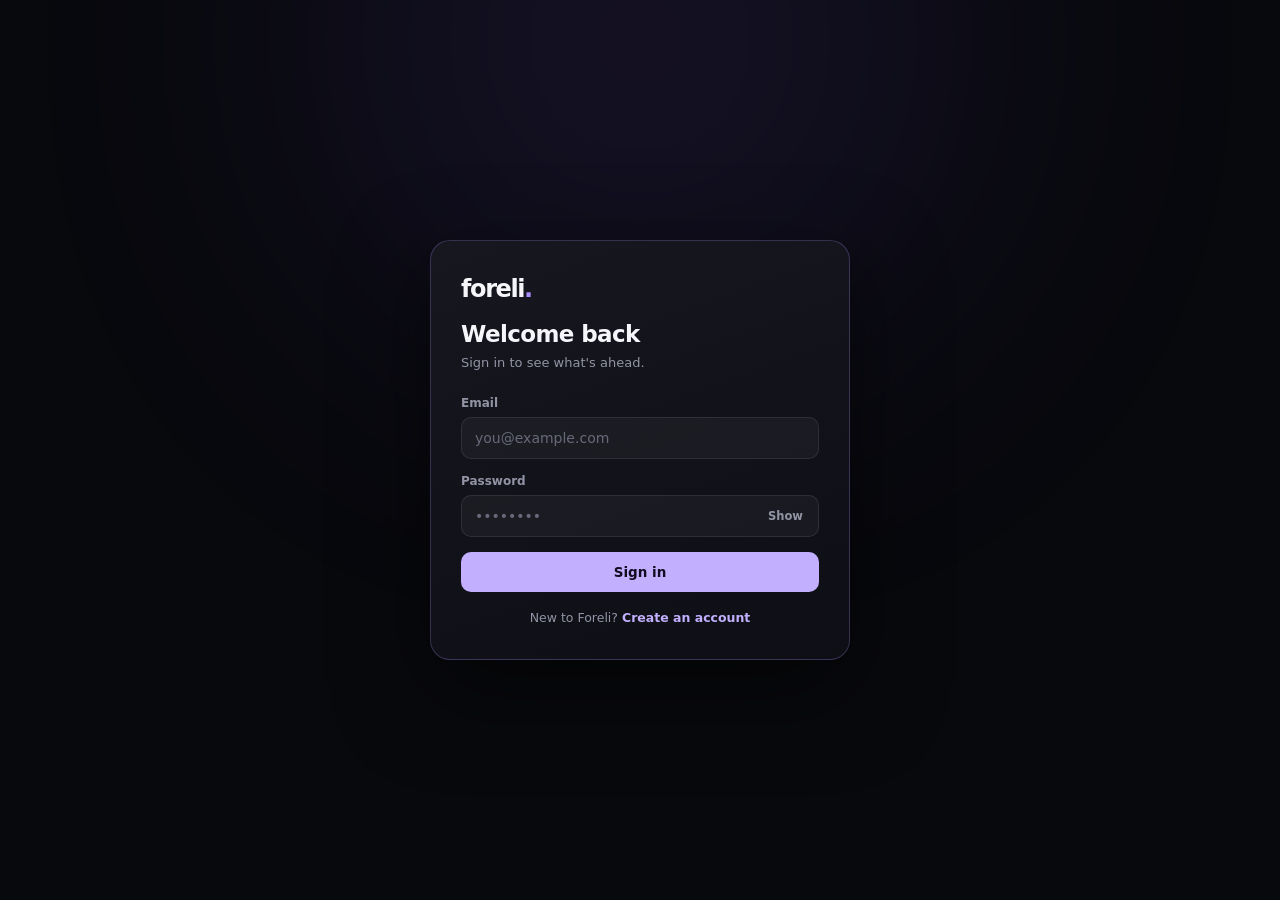
==== login.html @ f7635e95 "Initial commit: Foreli — dashboard, prediction engine, analytics, server-side auth, Vercel config" ====
<!DOCTYPE html>
<html lang="en">
<head>
  <meta charset="UTF-8">
  <meta name="viewport" content="width=device-width, initial-scale=1.0">
  <meta name="theme-color" content="#08090d">
  <title>Sign in — Foreli</title>
  <meta name="description" content="Sign in to Foreli to see what's ahead.">
  <link rel="stylesheet" href="assets/css/auth.css">
</head>
<body class="auth-page">
  <div class="auth-glow"></div>
  <main class="auth-card">
    <a class="auth-brand" href="index.html">foreli<span>.</span></a>
    <h1 class="auth-title">Welcome back</h1>
    <p class="auth-sub">Sign in to see what's ahead.</p>

    <form data-auth-mode="login" novalidate>
      <div class="auth-error" id="authError" role="alert" hidden></div>

      <div class="field">
        <label for="login-email">Email</label>
        <input id="login-email" type="email" name="email" autocomplete="email"
               placeholder="you@example.com" required>
      </div>

      <div class="field">
        <label for="login-password">Password</label>
        <span class="password-wrap">
          <input id="login-password" type="password" name="password"
                 autocomplete="current-password" placeholder="••••••••" required>
          <button type="button" class="toggle-pw" data-toggle-password
                  aria-label="Show password">Show</button>
        </span>
      </div>

      <div class="auth-actions">
        <button type="submit" class="btn btn-primary">Sign in</button>
      </div>
    </form>

    <p class="auth-switch">New to Foreli? <a href="register.html">Create an account</a></p>
  </main>

  <script src="assets/js/config.js"></script>
  <script src="assets/js/auth.js"></script>
</body>
</html>
---- assets/css/auth.css ----
/* Foreli auth pages + account UI (dark-purple, consistent with dashboard). */
:root {
  --bg: #08090d;
  --panel: #101117;
  --panel-2: #13141c;
  --text: #f5f5fa;
  --muted: #9294a5;
  --muted-2: #676979;
  --purple: #a78bfa;
  --purple-strong: #c2b0ff;
  --green: #5ee0a0;
  --red: #ff7b8a;
  --border: rgba(255, 255, 255, .09);
  --border-soft: rgba(255, 255, 255, .055);
  --radius: 16px;
  --radius-sm: 10px;
}

* { box-sizing: border-box; }

body.auth-page {
  margin: 0;
  min-height: 100vh;
  display: grid;
  place-items: center;
  padding: 24px;
  background: var(--bg);
  color: var(--text);
  font-family: Inter, ui-sans-serif, system-ui, -apple-system, "Segoe UI", sans-serif;
  -webkit-font-smoothing: antialiased;
}
.auth-glow {
  position: fixed;
  width: 600px;
  height: 600px;
  top: -260px;
  left: 50%;
  transform: translateX(-50%);
  background: #7852dc;
  opacity: .14;
  filter: blur(150px);
  border-radius: 50%;
  pointer-events: none;
}
.auth-card {
  position: relative;
  width: min(420px, 100%);
  background: linear-gradient(160deg, #16171f, #0e0f15);
  border: 1px solid rgba(167, 139, 250, .25);
  border-radius: 20px;
  padding: 34px 30px;
  box-shadow: 0 30px 90px rgba(0, 0, 0, .55);
}
.auth-brand {
  display: inline-block;
  font-size: 24px;
  font-weight: 750;
  letter-spacing: -1.4px;
  color: var(--text);
  text-decoration: none;
}
.auth-brand span { color: var(--purple); }
.auth-title { font-size: 23px; letter-spacing: -.6px; margin: 18px 0 6px; }
.auth-sub { color: var(--muted); font-size: 13px; margin: 0 0 22px; line-height: 1.6; }
.auth-error {
  background: rgba(255, 123, 138, .1);
  border: 1px solid rgba(255, 123, 138, .4);
  color: #ffb3bc;
  border-radius: 10px;
  padding: 10px 13px;
  font-size: 12.5px;
  margin-bottom: 14px;
  line-height: 1.5;
}

.field { display: flex; flex-direction: column; gap: 7px; margin-bottom: 15px; }
.field label { font-size: 12px; color: var(--muted); font-weight: 550; }
.field input {
  width: 100%;
  background: rgba(255, 255, 255, .04);
  border: 1px solid var(--border);
  border-radius: var(--radius-sm);
  padding: 12px 13px;
  font: inherit;
  font-size: 14px;
  color: var(--text);
  outline: none;
  transition: border-color .15s, background .15s;
}
.field input:focus {
  border-color: rgba(167, 139, 250, .55);
  background: rgba(255, 255, 255, .055);
}
.field input::placeholder { color: var(--muted-2); }

.password-wrap { position: relative; display: block; }
.password-wrap input { padding-right: 64px; }
.toggle-pw {
  position: absolute;
  right: 8px;
  top: 50%;
  transform: translateY(-50%);
  background: none;
  border: none;
  color: var(--muted);
  font-size: 11.5px;
  font-weight: 600;
  cursor: pointer;
  padding: 6px 8px;
  border-radius: 7px;
  font-family: inherit;
}
.toggle-pw:hover { color: #fff; background: rgba(255, 255, 255, .06); }

.auth-actions { margin-top: 6px; }
.btn {
  width: 100%;
  display: inline-flex;
  align-items: center;
  justify-content: center;
  gap: 8px;
  padding: 12px 18px;
  border-radius: 10px;
  font: inherit;
  font-size: 13.5px;
  font-weight: 650;
  cursor: pointer;
  border: none;
  transition: transform .18s, box-shadow .18s, opacity .18s;
}
.btn-primary { background: var(--purple-strong); color: #120c20; }
.btn-primary:hover { transform: translateY(-2px); box-shadow: 0 10px 30px rgba(142, 107, 234, .35); }
.btn-primary:disabled { opacity: .6; cursor: default; transform: none; box-shadow: none; }

.auth-switch { margin: 18px 0 0; font-size: 12.5px; color: var(--muted); text-align: center; }
.auth-switch a { color: var(--purple-strong); font-weight: 600; text-decoration: none; }
.auth-switch a:hover { text-decoration: underline; }

/* Dashboard sidebar account row */
.sidebar-foot .user-email {
  font-size: 11.5px;
  color: var(--muted);
  overflow: hidden;
  text-overflow: ellipsis;
  white-space: nowrap;
}
.sidebar-foot .logout-btn {
  width: 100%;
  padding: 9px 12px;
  border-radius: 9px;
  border: 1px solid var(--border);
  background: rgba(255, 255, 255, .03);
  color: #b3b4c2;
  font-size: 12.5px;
  font-weight: 550;
  cursor: pointer;
  font-family: inherit;
  transition: background .15s, color .15s, border-color .15s;
}
.sidebar-foot .logout-btn:hover {
  background: rgba(255, 123, 138, .1);
  border-color: rgba(255, 123, 138, .4);
  color: #ffb3bc;
}

@media (max-width: 480px) {
  .auth-card { padding: 26px 20px; }
}
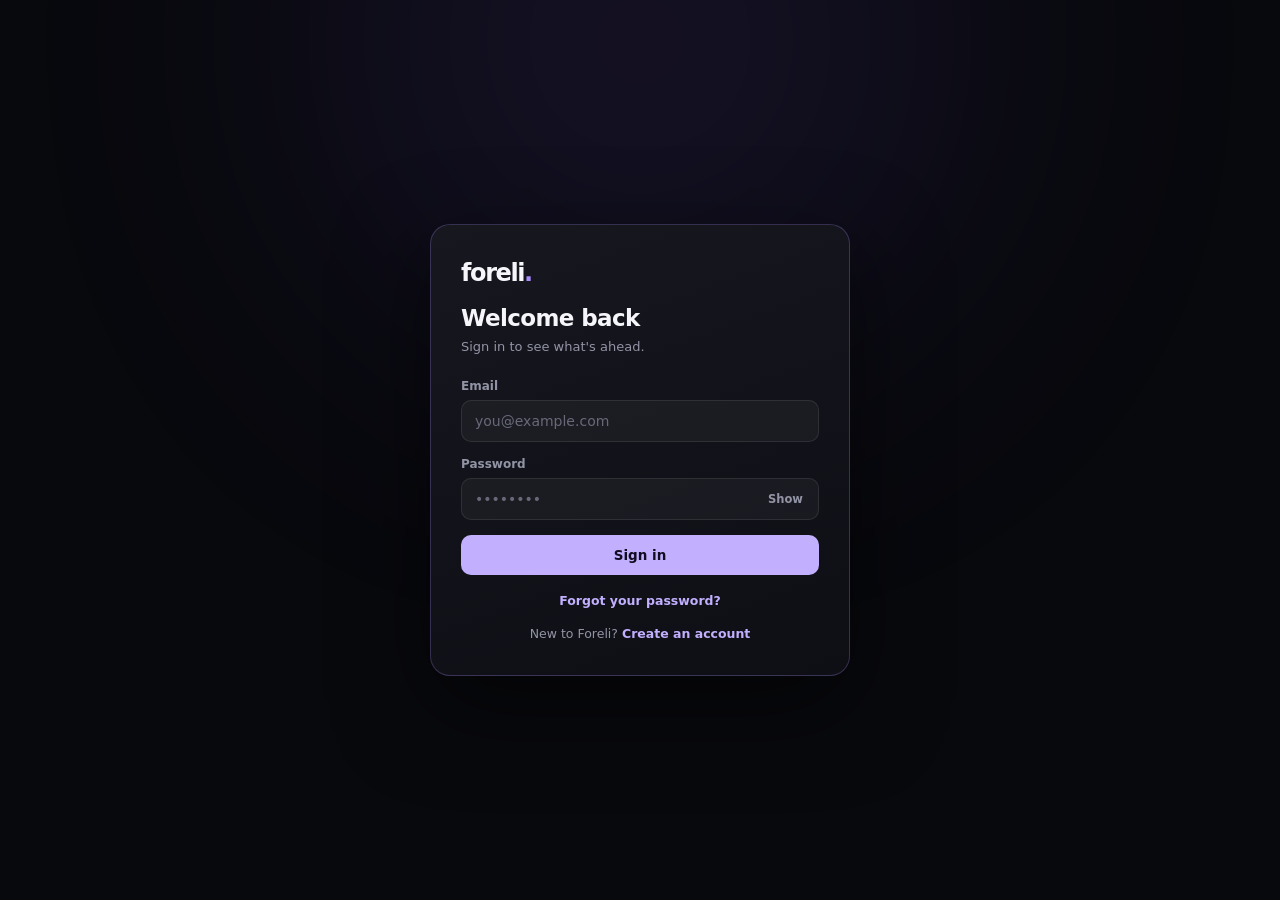
==== commit f6ab5b02: "Add token-based forgot/reset password flow (single-use, 30-min, hashed tokens)" ====
--- a/login.html
+++ b/login.html
@@ -39,6 +39,7 @@
       </div>
     </form>
 
+    <p class="auth-switch"><a href="forgot.html">Forgot your password?</a></p>
     <p class="auth-switch">New to Foreli? <a href="register.html">Create an account</a></p>
   </main>
 
--- a/assets/css/auth.css
+++ b/assets/css/auth.css
@@ -163,6 +163,30 @@
   color: #ffb3bc;
 }
 
+.auth-notice {
+  background: rgba(245, 194, 107, .1);
+  border: 1px solid rgba(245, 194, 107, .4);
+  color: #f5c26b;
+  border-radius: 10px;
+  padding: 10px 13px;
+  font-size: 12.5px;
+  margin-bottom: 14px;
+  line-height: 1.5;
+}
+
+.auth-result {
+  background: rgba(94, 224, 160, .1);
+  border: 1px solid rgba(94, 224, 160, .4);
+  color: #9ff0c4;
+  border-radius: 10px;
+  padding: 10px 13px;
+  font-size: 12.5px;
+  margin-bottom: 14px;
+  line-height: 1.6;
+}
+.auth-result a { color: #c2b0ff; font-weight: 600; }
+.auth-result small { color: var(--muted); }
+
 @media (max-width: 480px) {
   .auth-card { padding: 26px 20px; }
 }
